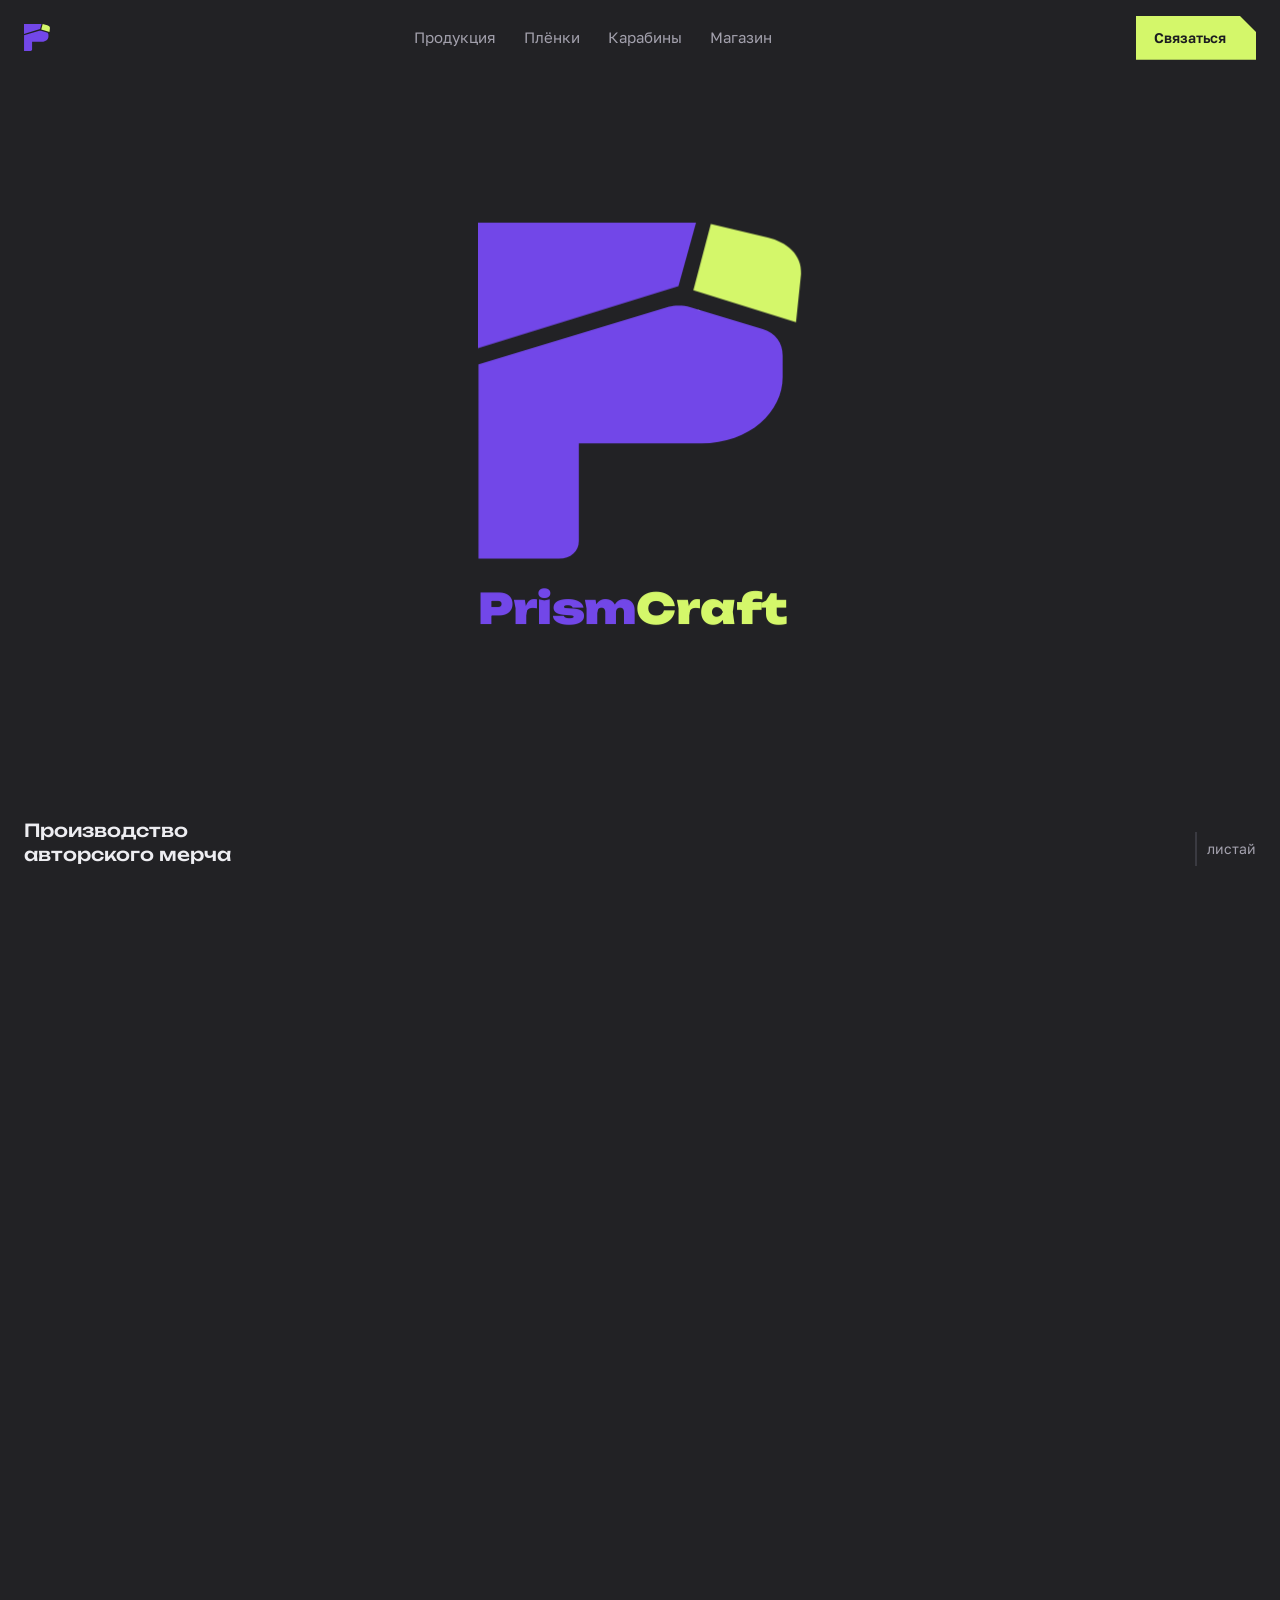
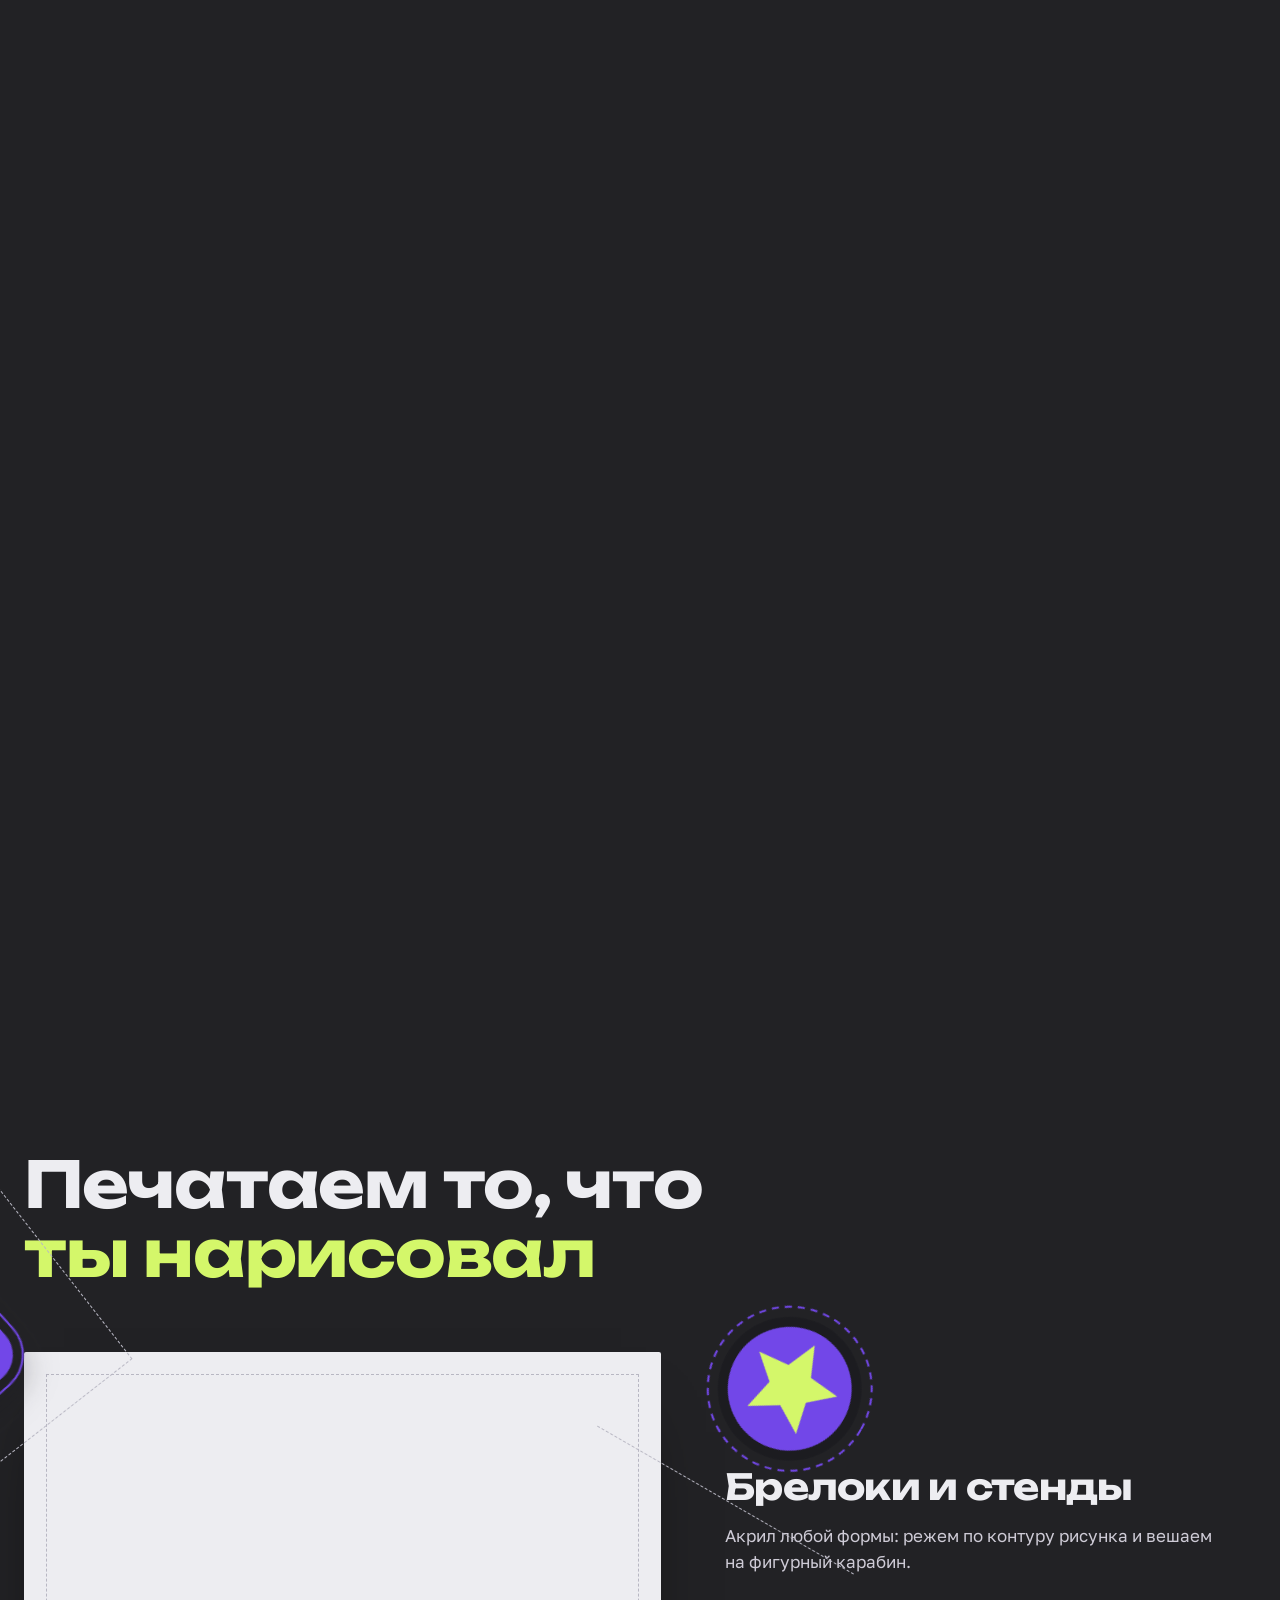
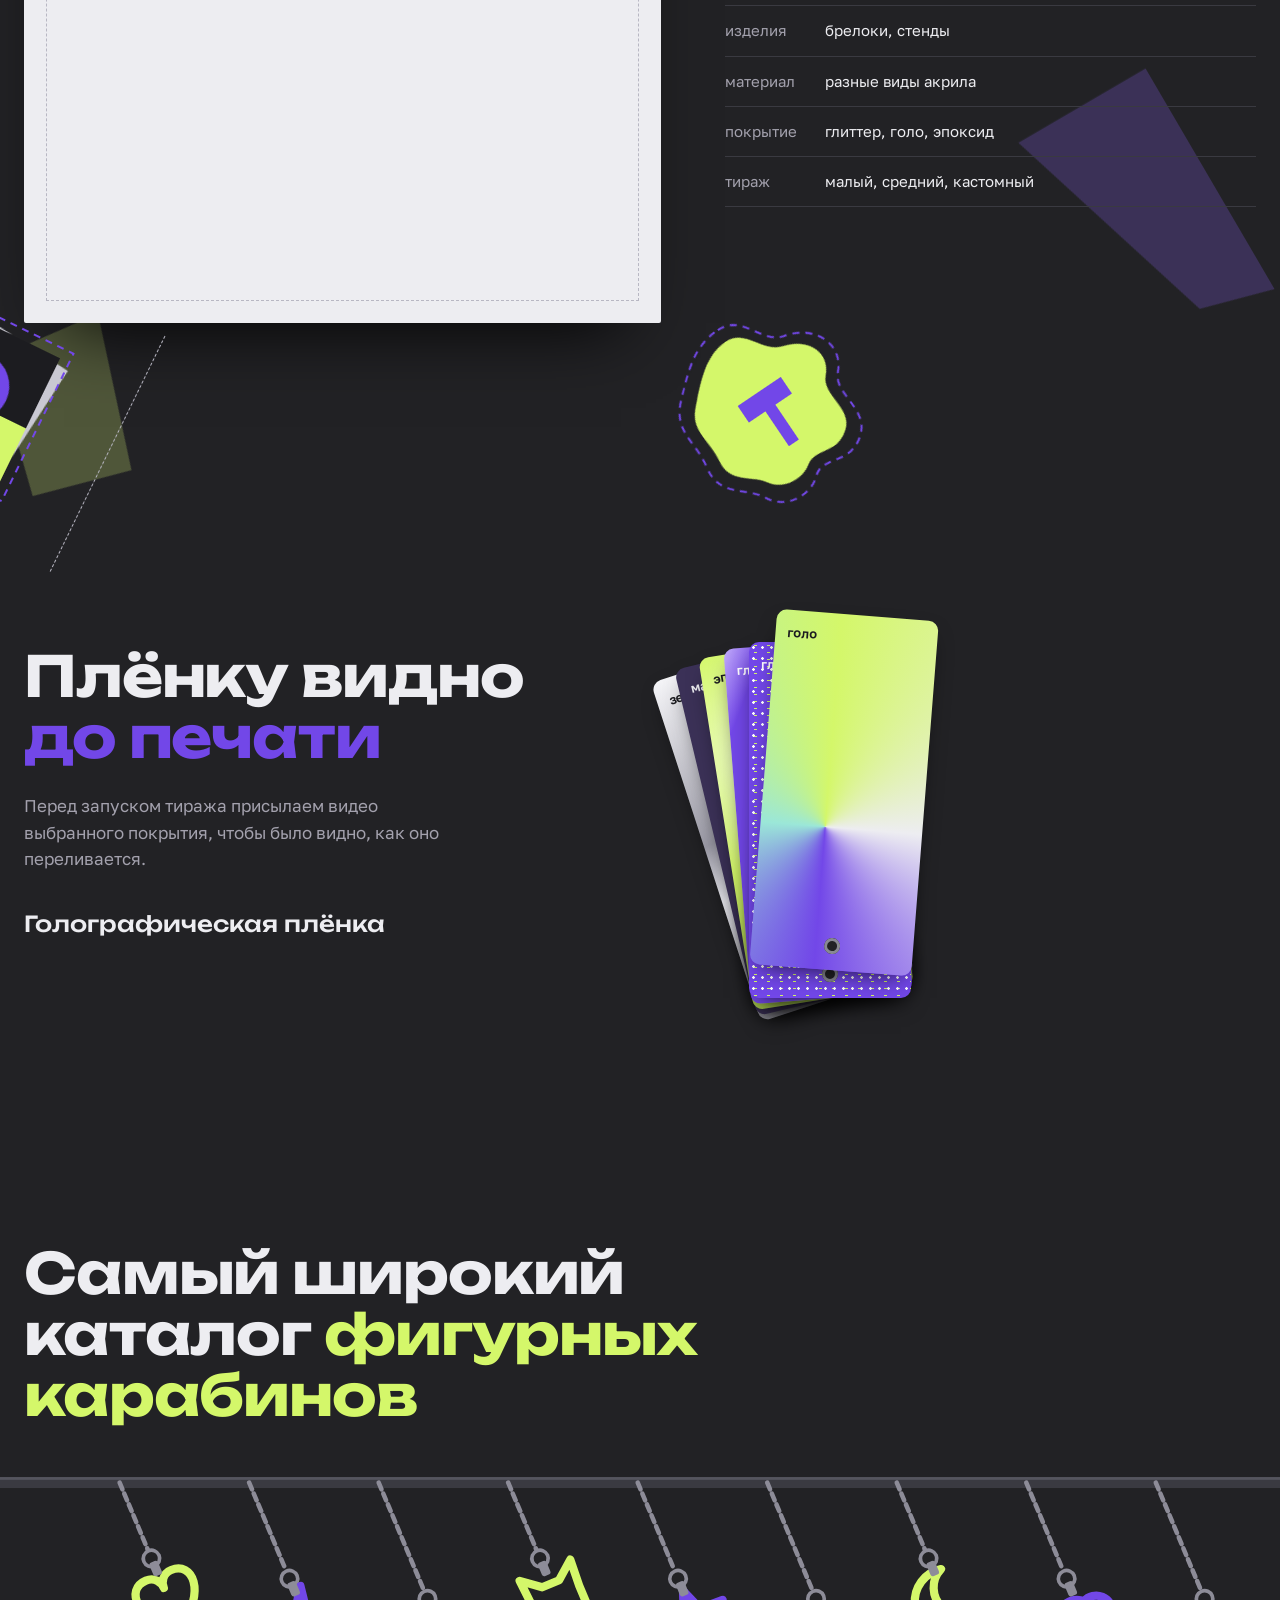
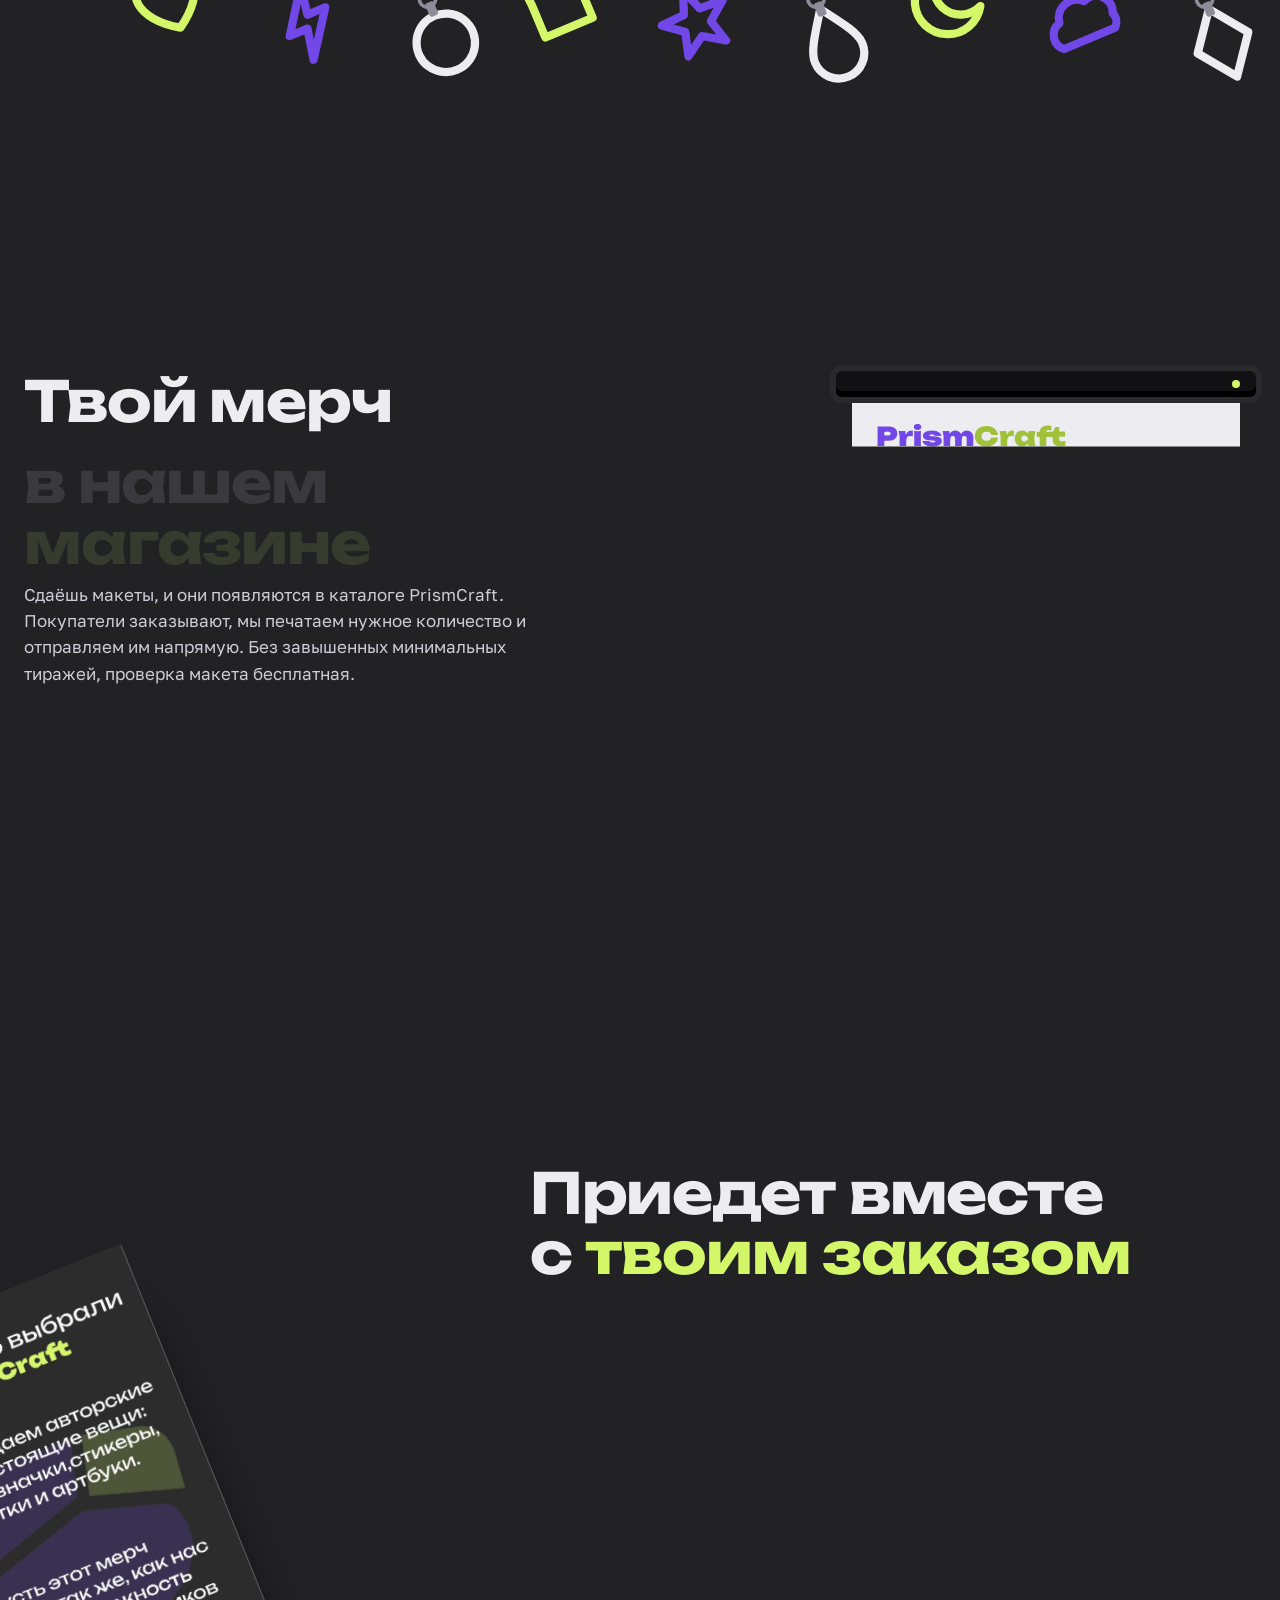
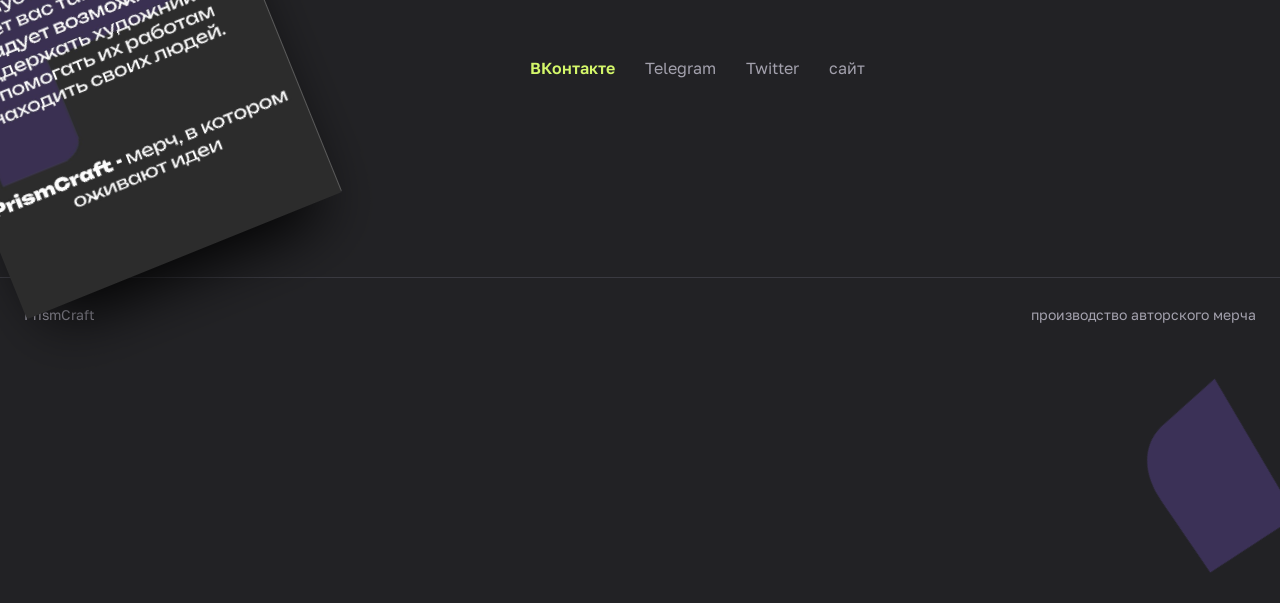
==== prismcraft/index.html @ f22db5da "Add PrismCraft landing page Co-Authored-By: Claude Opus 5.5 <noreply@anthropic.com> Claude-Session: " ====
<!doctype html>
<html lang="ru">
<head>
<meta charset="utf-8">
<meta name="viewport" content="width=device-width, initial-scale=1, viewport-fit=cover">
<meta name="description" content="PrismCraft — производство авторского мерча: брелоки, значки, стикеры, открытки и артбуки.">
<title>PrismCraft</title>
<meta name="claude:viewport-fit-sides" content="cover">
<link rel="preconnect" href="https://fonts.googleapis.com">
<link rel="stylesheet" href="https://fonts.googleapis.com/css2?family=Unbounded:wght@400;500;700;900&family=Golos+Text:wght@400;500;600&display=swap">
<style>
/* Layout: закреплённый герой, где знак P раскалывается на три осколка, как призма, и открывает манифест; дальше лист с продукцией, веер плёнок, рейка карабинов, накладная, вкладыш и визитка. Всё, что можно, привязано к скроллу. */
:root{
  --mat:#222225; --mat-2:#2a2a2e; --rule:#3a3a41;
  --violet:#7247e8; --violet-m:#3b3157; --lime:#d4f76a; --lime-m:#4f5639;
  --paper:#ededf1; --ink:#1c1c20; --soft:#a3a1ad;
  --f-display:"Unbounded","Arial Black",system-ui,sans-serif;
  --f-body:"Golos Text",system-ui,-apple-system,"Segoe UI",sans-serif;
  color-scheme:dark;
}
*{box-sizing:border-box}
html,body{overflow-x:clip}
body{background:var(--mat);color:var(--paper);font-family:var(--f-body);font-size:17px;line-height:1.55}
a{color:inherit}
h1,h2,h3{font-family:var(--f-display);font-weight:700;margin:0;line-height:1.08;letter-spacing:-.02em;text-wrap:balance}
p{margin:0}
:focus-visible{outline:2px solid var(--lime);outline-offset:3px}
.wrap{max-width:1280px;margin:0 auto;padding-left:max(24px,env(safe-area-inset-left,0px));padding-right:max(24px,env(safe-area-inset-right,0px))}
.v{fill:var(--violet)} .l{fill:var(--lime)}

/* buttons: rectangle with the logo's cut corner */
.tab{display:inline-flex;align-items:center;font-weight:600;font-size:15px;padding:15px 36px 15px 22px;background:var(--lime);color:var(--ink);text-decoration:none;
  clip-path:polygon(0 0,calc(100% - 16px) 0,100% 16px,100% 100%,0 100%);transition:background .2s}
.tab:hover{background:var(--paper)}

/* top bar */
.top{position:fixed;inset:0 0 auto;z-index:50;padding-top:env(safe-area-inset-top,0px);transition:background .3s}
.top.solid{background:color-mix(in srgb,var(--mat) 92%,transparent)}
.top .wrap{display:flex;align-items:center;justify-content:space-between;gap:20px;padding-block:16px}
.top .logo svg{width:26px;height:auto;display:block}
.top nav{display:flex;gap:28px}
.top nav a{text-decoration:none;font-size:15px;color:var(--soft)}
.top nav a:hover{color:var(--paper)}
.top .tab{padding:11px 30px 11px 18px;font-size:14px}

/* ---------- hero ---------- */
.hero{height:290vh;position:relative}
.stage{position:sticky;top:0;height:100vh;height:100svh;overflow:hidden}
.rays{position:absolute;inset:0;width:100%;height:100%}
.lockup{position:absolute;left:50%;top:50%;width:min(36vh,62vw);transform:translate(-50%,-56%);display:flex;flex-direction:column;gap:clamp(14px,3vh,30px)}
.mark{width:100%;height:auto;overflow:visible}
.word{font-family:var(--f-display);font-weight:900;white-space:nowrap;line-height:1;letter-spacing:-.01em;font-size:calc(var(--lw,300px) * .158)}
.word .lw,.word .lt{display:inline-block}
.cv{color:var(--violet)}.cl,.cl2{color:var(--lime)}
.wmk{font-family:var(--f-display);font-weight:900;font-size:26px;line-height:1;margin-bottom:24px}
.wmk .cl2{color:#9fc23a}
.mark g,.word g{transform-box:fill-box;transform-origin:center}
.piece,.lt{transform-box:fill-box;transform-origin:center;will-change:transform}
.ld{animation:assemble 1.4s cubic-bezier(.2,.75,.1,1) both}
.ld.t{--dx:-260px;--dy:-180px;--r:-40deg}
.ld.lm{--dx:300px;--dy:-220px;--r:60deg;animation-delay:.08s}
.ld.b{--dx:120px;--dy:300px;--r:20deg;animation-delay:.16s}
@keyframes assemble{from{transform:translate(var(--dx),var(--dy)) rotate(var(--r)) scale(.6)}}
.lw{animation:rise 1s cubic-bezier(.2,.75,.1,1) both;animation-delay:calc(.5s + var(--i)*45ms)}
@keyframes rise{from{transform:translateY(70px)}}
.hero-cap{position:absolute;left:0;right:0;bottom:0;padding-bottom:calc(env(safe-area-inset-bottom,0px) + 34px)}
.hero-cap .wrap{display:flex;justify-content:space-between;align-items:end;gap:20px;flex-wrap:wrap}
.hero-cap p{font-family:var(--f-display);font-weight:500;font-size:clamp(15px,1.4vw,19px);max-width:16em;line-height:1.3}
.hint{display:flex;align-items:center;gap:10px;color:var(--soft);font-size:14px}
.hint i{width:2px;height:34px;background:var(--rule);position:relative;overflow:hidden}
.hint i::after{content:"";position:absolute;left:0;top:-40%;width:100%;height:40%;background:var(--lime);animation:drip 1.6s ease-in-out infinite}
@keyframes drip{to{top:100%}}
.statement{position:absolute;inset:0;display:flex;align-items:center;pointer-events:none}
.statement p{font-family:var(--f-display);font-weight:700;font-size:clamp(28px,4.6vw,68px);line-height:1.08;letter-spacing:-.03em;max-width:15em}
.statement .w{opacity:0;display:inline-block;transform:translateY(.35em);transition:none}
.statement .hl{color:var(--lime)}

/* scroll-revealed headings */
.rw .w{display:inline-block;opacity:var(--o,1);transform:translateY(calc((1 - var(--o,1)) * .4em))}

/* shards */
.shard{position:absolute;pointer-events:none;z-index:0;will-change:transform}
section{position:relative}
section > .wrap{position:relative;z-index:1}

/* ---------- products sheet ---------- */
.impo{padding-block:140px 140px}
.impo h2{font-size:clamp(34px,5vw,72px);max-width:12em;margin-bottom:64px}
.impo h2 .hl{color:var(--lime)}
.impo-body{display:grid;grid-template-columns:minmax(0,1.2fr) minmax(0,1fr);gap:64px;align-items:center}
.sheet{background:var(--paper);color:var(--ink);padding:22px;border-radius:2px;box-shadow:0 40px 70px -40px #000}
.sheet-grid{display:grid;grid-template-columns:1fr 1fr;border:1px dashed #b8b7c3}
.item{position:relative;background:none;border:0;padding:26px 14px;cursor:pointer;display:flex;justify-content:center;font:inherit;will-change:transform}
.item:nth-child(odd){border-right:1px dashed #b8b7c3}
.item:nth-child(-n+2){border-bottom:1px dashed #b8b7c3}
.item svg{width:100%;max-width:200px;height:auto;transition:transform .45s cubic-bezier(.3,.7,.2,1),filter .45s}
.item .cutline{stroke:var(--violet);stroke-width:2;stroke-dasharray:7 6;fill:none}
.item:hover svg{transform:translateY(-5px)}
.item[aria-pressed="true"] svg{transform:translateY(-12px) rotate(-4deg);filter:drop-shadow(0 18px 12px #1c1c2040)}
.item[aria-pressed="true"] .cutline{stroke-dasharray:none}
.spec h3{font-size:clamp(26px,2.8vw,40px);margin-bottom:16px}
.spec p{color:#cecbd6;max-width:30em}
.spec dl{margin:30px 0 0;display:grid;grid-template-columns:auto 1fr;border-top:1px solid var(--rule)}
.spec dt,.spec dd{margin:0;padding:13px 0;border-bottom:1px solid var(--rule)}
.spec dt{color:var(--soft);padding-right:28px;font-size:15px}
.spec dd{font-size:15px}
.spec-body{transition:opacity .25s,transform .25s}
.spec-body.swap{opacity:0;transform:translateY(10px)}

/* ---------- swatch fan ---------- */
.films{padding-block:60px 140px}
.films-grid{display:grid;grid-template-columns:minmax(0,1fr) minmax(0,1.1fr);gap:40px;align-items:center}
.films h2{font-size:clamp(32px,4.4vw,62px);max-width:9em;margin-bottom:26px}
.films h2 .hl{color:var(--violet)}
.films p{color:var(--soft);max-width:26em}
.films .now{margin-top:34px;font-family:var(--f-display);font-weight:500;font-size:22px;color:var(--paper);transition:opacity .2s}
.fan{position:relative;width:min(100%,540px);aspect-ratio:1/1;margin-inline:auto}
.sw{position:absolute;left:14%;bottom:12%;width:30%;height:66%;border-radius:10px;transform-origin:50% calc(100% - 26px);
  transform:rotate(calc(var(--i) * var(--spread,.4) * 15deg - 18deg));transition:transform .5s cubic-bezier(.3,.7,.2,1);cursor:pointer;border:0;padding:14px 12px;text-align:left;
  display:flex;flex-direction:column;box-shadow:0 10px 24px -10px #000c;font:600 13px var(--f-body);color:var(--ink);overflow:hidden}
.sw:hover,.sw.on{transform:rotate(calc(var(--i) * var(--spread,.4) * 15deg - 18deg)) translateY(-28px)}
.sw::after{content:"";position:absolute;left:50%;bottom:16px;width:16px;height:16px;margin-left:-8px;border-radius:50%;background:var(--mat);box-shadow:inset 0 0 0 3px #888893}
.sw.holo{background:conic-gradient(from var(--h,0deg) at 40% 60%,#d4f76a,#ededf1,#7247e8,#9be7d8,#d4f76a)}
.sw.glit{background-color:#7247e8;background-image:radial-gradient(#fff 1px,transparent 1.4px),radial-gradient(#d4f76a 1px,transparent 1.5px);background-size:9px 11px,13px 7px;color:#fff;animation:tw 2.4s steps(6) infinite}
@keyframes tw{to{background-position:9px 22px,-13px 7px}}
.sw.mat{background:var(--violet-m);color:var(--paper)}
.sw.gloss{background:linear-gradient(115deg,#7247e8 0 40%,#d9c9ff 48%,#7247e8 56% 100%);background-size:300% 100%;background-position:100% 0;color:#fff;transition:transform .5s cubic-bezier(.3,.7,.2,1),background-position 1s}
.sw.gloss:hover,.sw.gloss.on{background-position:0 0}
.sw.mirror{background:linear-gradient(170deg,#f5f5f8,#9b9aa6 45%,#e6e6ec 60%,#7c7b86)}
.sw.epoxy{background:radial-gradient(circle at 35% 30%,#fff 0 6%,#eafcb8 14%,#d4f76a 45%,#a5c94a)}

/* ---------- rail ---------- */
.rail{padding-block:40px 80px;overflow:hidden}
.rail h2{font-size:clamp(32px,4.4vw,62px);max-width:13em}
.rail h2 .hl{color:var(--lime)}
.rail svg{display:block;width:100%;height:auto;touch-action:pan-y;margin-top:20px}

/* ---------- order ticket ---------- */
.order{padding-block:80px 140px}
.order-grid{display:grid;grid-template-columns:minmax(0,1fr) minmax(0,420px);gap:70px;align-items:start}
.order h2{font-size:clamp(32px,4.4vw,62px);max-width:10em;margin-bottom:28px}
.order h2 .hl{color:var(--lime)}
.order .lead{color:#cecbd6;max-width:30em}
.printer{position:relative;min-width:0}
.slot{height:26px;background:#111114;border-radius:6px;box-shadow:inset 0 -6px 0 #000,0 0 0 6px var(--mat-2);position:relative;z-index:2}
.slot::after{content:"";position:absolute;right:16px;top:9px;width:8px;height:8px;border-radius:50%;background:var(--lime)}
.feed{margin:-8px 16px 0}
.ticket{background:var(--paper);color:var(--ink);font-size:15px;padding:34px 24px 40px;clip-path:inset(0 0 calc((1 - var(--p,1)) * 100%) 0);
  -webkit-mask:linear-gradient(#000,#000) top/100% calc(100% - 10px) no-repeat,conic-gradient(from -45deg at bottom,#0000,#000 1deg 89deg,#0000 90deg) bottom/16px 10px repeat-x;
          mask:linear-gradient(#000,#000) top/100% calc(100% - 10px) no-repeat,conic-gradient(from -45deg at bottom,#0000,#000 1deg 89deg,#0000 90deg) bottom/16px 10px repeat-x}
.ticket svg{width:150px;height:auto;display:block;margin-bottom:24px}
.ticket .ln{display:flex;gap:8px;padding:8px 0;border-bottom:1px dashed #b8b7c3}
.ticket .ln i{flex:1;border-bottom:1px dotted #9897a3;transform:translateY(-6px);min-width:10px}
.ticket .tot{margin-top:20px;padding-top:14px;border-top:2px solid var(--ink);font-family:var(--f-display);font-weight:700;font-size:16px}
.barcode{margin-top:22px;height:44px;background:repeating-linear-gradient(90deg,var(--ink) 0 2px,transparent 2px 4px,var(--ink) 4px 5px,transparent 5px 9px,var(--ink) 9px 12px,transparent 12px 13px)}

/* ---------- final ---------- */
.fin{padding-block:120px 160px}
.fin-grid{display:grid;grid-template-columns:minmax(0,.75fr) minmax(0,1.25fr);gap:70px;align-items:center}
.insert{display:block;width:100%;max-width:340px;height:auto;aspect-ratio:915/1591;box-shadow:0 40px 60px -26px #000;border-radius:3px;will-change:transform}
.fin-right{display:flex;flex-direction:column;gap:36px;min-width:0}
.fin-right h2{font-size:clamp(32px,4.4vw,62px)}
.fin-right h2 .hl{color:var(--lime)}
.card3d{perspective:1400px;width:100%;max-width:540px;aspect-ratio:1028/571;border:0;padding:0;background:none;will-change:transform}
.card3d .in{position:relative;width:100%;height:100%;transform-style:preserve-3d;transition:transform .9s cubic-bezier(.3,.7,.2,1)}

.face{position:absolute;inset:0;width:100%;height:100%;object-fit:cover;backface-visibility:hidden;-webkit-backface-visibility:hidden;box-shadow:0 26px 40px -20px #000;border-radius:4px}
.face.back{transform:rotateY(180deg)}
.channels{display:flex;flex-wrap:wrap;gap:10px 30px;font-size:16px}
.channels span{color:var(--soft)}
.channels b{color:var(--lime);font-weight:600}

footer .wrap{display:flex;justify-content:space-between;gap:16px;flex-wrap:wrap;padding-block:26px 40px;color:var(--soft);font-size:14px;border-top:1px solid var(--rule)}

@media (max-width:980px){
  .impo-body,.films-grid,.order-grid,.fin-grid{grid-template-columns:minmax(0,1fr)}
  .insert{margin-inline:auto}
  .printer{max-width:440px}
}
@media (max-width:700px){
  .top nav{display:none}
  .lockup{width:min(30vh,58vw)}
  .sheet{padding:12px}
  .item{padding:16px 6px}
  .impo,.films,.order{padding-block:90px}
}
@media (prefers-reduced-motion:reduce){
  *,*::before,*::after{animation:none!important;transition:none!important}
  .hero{height:auto}.stage{position:relative;height:100vh}
  .statement{display:none}
}

body{margin:0}
img{max-width:100%}
</style>
</head>
<body>


<svg width="0" height="0" style="position:absolute" aria-hidden="true">
  <defs>
    <symbol id="markS" viewBox="0 0 405 421"><path class="v" d="M0 0 H272.5 L250.5 79.5 L0 157 Z"/><path class="l" d="M291 1.5 L362 18.4 C386 24 405 40 403.8 64 L397.5 124.5 L269.2 84.5 Z"/><path class="v" d="M0.6 177 L238.8 105 C244 103.4 256 102.6 265 105.5 L356 133 C372 138 380.8 150 380.8 166 L380.8 193 C380.8 236 340 275.8 279 275.8 L126 275.8 L126 398 C126 410.5 116 420 101 420 L0.6 420 Z"/></symbol>
    <symbol id="markM" viewBox="0 0 405 421"><path fill="#3c3152" d="M0 0 H272.5 L250.5 79.5 L0 157 Z"/><path fill="#4d5538" d="M291 1.5 L362 18.4 C386 24 405 40 403.8 64 L397.5 124.5 L269.2 84.5 Z"/><path fill="#3c3152" d="M0.6 177 L238.8 105 C244 103.4 256 102.6 265 105.5 L356 133 C372 138 380.8 150 380.8 166 L380.8 193 C380.8 236 340 275.8 279 275.8 L126 275.8 L126 398 C126 410.5 116 420 101 420 L0.6 420 Z"/></symbol>
        <symbol id="shardTop" viewBox="0 0 280 160"><path d="M0 0 H272.5 L250.5 79.5 L0 157 Z"/></symbol>
    <symbol id="shardLime" viewBox="268 0 140 126"><path d="M291 1.5 L362 18.4 C386 24 405 40 403.8 64 L397.5 124.5 L269.2 84.5 Z"/></symbol>
  </defs>
</svg>

<header class="top" id="top">
  <div class="wrap">
    <a class="logo" href="#hero" aria-label="PrismCraft"><svg viewBox="0 0 405 421"><use href="#markS"/></svg></a>
    <nav><a href="#sheet">Продукция</a><a href="#films">Плёнки</a><a href="#rail">Карабины</a><a href="#order">Магазин</a></nav>
    <a class="tab" href="#contact">Связаться</a>
  </div>
</header>

<section class="hero" id="hero">
  <div class="stage">
    <svg class="rays" id="rays" aria-hidden="true"></svg>
    <div class="lockup" id="lockup">
      <svg class="mark" viewBox="0 0 405 421" role="img" aria-label="Знак PrismCraft">
        <g class="ld t"><path class="piece v" id="pTop" d="M0 0 H272.5 L250.5 79.5 L0 157 Z"/></g>
        <g class="ld lm"><path class="piece l" id="pLime" d="M291 1.5 L362 18.4 C386 24 405 40 403.8 64 L397.5 124.5 L269.2 84.5 Z"/></g>
        <g class="ld b"><path class="piece v" id="pBig" d="M0.6 177 L238.8 105 C244 103.4 256 102.6 265 105.5 L356 133 C372 138 380.8 150 380.8 166 L380.8 193 C380.8 236 340 275.8 279 275.8 L126 275.8 L126 398 C126 410.5 116 420 101 420 L0.6 420 Z"/></g>
      </svg>
      <div class="word" id="word" aria-label="PrismCraft"><span class="lw" style="--i:0"><span class="lt cv">P</span></span><span class="lw" style="--i:1"><span class="lt cv">r</span></span><span class="lw" style="--i:2"><span class="lt cv">i</span></span><span class="lw" style="--i:3"><span class="lt cv">s</span></span><span class="lw" style="--i:4"><span class="lt cv">m</span></span><span class="lw" style="--i:5"><span class="lt cl">C</span></span><span class="lw" style="--i:6"><span class="lt cl">r</span></span><span class="lw" style="--i:7"><span class="lt cl">a</span></span><span class="lw" style="--i:8"><span class="lt cl">f</span></span><span class="lw" style="--i:9"><span class="lt cl">t</span></span></div>
    </div>
    <div class="statement" id="statement"><div class="wrap" style="width:100%"><p id="stmt">Превращаем авторские идеи в настоящие вещи: <span class="hl">брелоки, значки, стикеры, открытки и артбуки</span></p></div></div>
    <div class="hero-cap" id="heroCap">
      <div class="wrap">
        <p>Производство авторского мерча</p>
        <div class="hint"><i></i>листай</div>
      </div>
    </div>
  </div>
</section>

<section class="impo" id="sheet">
  <svg class="shard" data-s="0.25" data-r="20" style="right:-6%;top:6%;width:min(34vw,420px);fill:var(--violet-m)"><use href="#shardTop"/></svg>
  <div class="wrap">
    <h2 class="rw">Печатаем то, что <span class="hl">ты нарисовал</span></h2>
    <div class="impo-body">
      <div class="sheet">
        <div class="sheet-grid" id="items">
          <button class="item" data-k="acryl" aria-pressed="true" aria-label="Акрил">
            <svg viewBox="0 0 200 210" aria-hidden="true">
              <rect class="cutline" x="30" y="46" width="140" height="150" rx="40"/>
              <circle cx="100" cy="30" r="15" fill="none" stroke="#8d8c98" stroke-width="7"/>
              <rect x="40" y="56" width="120" height="130" rx="30" fill="#7247e8"/>
              <rect x="88" y="44" width="24" height="22" rx="6" fill="#7247e8"/>
              <circle cx="100" cy="64" r="6" fill="#ededf1"/>
              <circle cx="100" cy="128" r="38" fill="#d4f76a"/>
              <circle cx="86" cy="122" r="5.5" fill="#1c1c20"/><circle cx="114" cy="122" r="5.5" fill="#1c1c20"/>
              <path d="M88 140 q12 10 24 0" fill="none" stroke="#1c1c20" stroke-width="4" stroke-linecap="round"/>
            </svg>
          </button>
          <button class="item" data-k="badge" aria-pressed="false" aria-label="Значки">
            <svg viewBox="0 0 200 210" aria-hidden="true">
              <circle class="cutline" cx="100" cy="108" r="82"/>
              <circle cx="100" cy="108" r="72" fill="#1c1c20"/>
              <circle cx="100" cy="108" r="62" fill="#7247e8"/>
              <path d="M100 58 l13 30 32 3 -24 21 7 32 -28 -17 -28 17 7 -32 -24 -21 32 -3z" fill="#d4f76a"/>
            </svg>
          </button>
          <button class="item" data-k="paper" aria-pressed="false" aria-label="Бумага">
            <svg viewBox="0 0 200 210" aria-hidden="true">
              <rect x="44" y="40" width="124" height="148" fill="#c9c8d2" transform="rotate(7 106 114)"/>
              <rect class="cutline" x="26" y="30" width="148" height="164"/>
              <rect x="36" y="40" width="128" height="144" fill="#1c1c20"/>
              <circle cx="100" cy="102" r="34" fill="#7247e8"/>
              <rect x="36" y="118" width="128" height="66" fill="#d4f76a"/>
              <rect x="50" y="134" width="70" height="7" fill="#1c1c20"/><rect x="50" y="148" width="46" height="7" fill="#1c1c20"/>
            </svg>
          </button>
          <button class="item" data-k="sticker" aria-pressed="false" aria-label="Стикеры">
            <svg viewBox="0 0 200 210" aria-hidden="true">
              <path class="cutline" d="M100 10 C130 10 128 46 152 52 C184 60 196 92 176 112 C160 128 182 160 158 178 C134 196 116 172 100 186 C84 200 56 196 46 176 C36 156 8 150 14 118 C20 90 6 70 30 48 C52 28 70 10 100 10Z"/>
              <path d="M100 24 C124 24 124 54 146 60 C172 68 180 92 164 108 C150 122 168 150 150 164 C130 180 114 162 100 172 C86 182 64 178 56 164 C48 150 24 144 28 120 C32 96 20 78 40 60 C58 42 76 24 100 24Z" fill="#d4f76a"/>
              <path d="M74 84 h52 v20 h-20 v42 h-12 v-42 h-20z" fill="#7247e8"/>
            </svg>
          </button>
        </div>
      </div>
      <div class="spec" aria-live="polite"><div class="spec-body" id="spec"></div></div>
    </div>
  </div>
</section>

<section class="films" id="films">
  <svg class="shard" data-s="-0.2" data-r="-30" style="left:-4%;bottom:0;width:min(20vw,240px);fill:var(--lime-m)"><use href="#shardLime"/></svg>
  <div class="wrap films-grid">
    <div>
      <h2 class="rw">Плёнку видно <span class="hl">до печати</span></h2>
      <p>Перед запуском тиража присылаем видео выбранного покрытия, чтобы было видно, как оно переливается.</p>
      <div class="now" id="filmName">Голографическая плёнка</div>
    </div>
    <div class="fan" id="fan">
      <button class="sw mirror" style="--i:0" data-n="Зеркальный акрил">зеркало</button>
      <button class="sw mat" style="--i:1" data-n="Матовая ламинация">мат</button>
      <button class="sw epoxy" style="--i:2" data-n="Эпоксидная линза">эпоксид</button>
      <button class="sw gloss" style="--i:3" data-n="Глянцевая ламинация">глянец</button>
      <button class="sw glit" style="--i:4" data-n="Глиттер">глиттер</button>
      <button class="sw holo on" style="--i:5" data-n="Голографическая плёнка">голо</button>
    </div>
  </div>
</section>

<section class="rail" id="rail">
  <div class="wrap"><h2 class="rw">Самый широкий каталог <span class="hl">фигурных карабинов</span></h2></div>
  <svg id="railSvg" viewBox="0 0 1400 400" aria-label="Фигурные карабины">
    <rect x="-400" y="34" width="2200" height="12" fill="#3a3a41"/>
    <rect x="-400" y="34" width="2200" height="3" fill="#55555e"/>
    <g id="charms"></g>
  </svg>
</section>

<section class="order" id="order">
  <svg class="shard" data-s="0.3" data-r="40" style="right:-3%;top:30%;width:min(16vw,200px);fill:var(--violet-m)"><use href="#shardLime"/></svg>
  <div class="wrap order-grid">
    <div>
      <h2 class="rw">Твой мерч в нашем <span class="hl">магазине</span></h2>
      <p class="lead">Сдаёшь макеты, и они появляются в каталоге PrismCraft. Покупатели заказывают, мы печатаем нужное количество и отправляем им напрямую. Без завышенных минимальных тиражей, проверка макета бесплатная.</p>
    </div>
    <div class="printer" id="printer">
      <div class="slot"></div>
      <div class="feed">
        <div class="ticket" id="ticket">
          <div class="wmk"><span class="cv">Prism</span><span class="cl2">Craft</span></div>
          <div class="ln"><span>ты сдаёшь макеты</span><i></i><span>✓</span></div>
          <div class="ln"><span>проверка к печати</span><i></i><span>0 ₽</span></div>
          <div class="ln"><span>работа в каталоге</span><i></i><span>✓</span></div>
          <div class="ln"><span>печать под заказ</span><i></i><span>✓</span></div>
          <div class="ln"><span>отправка покупателю</span><i></i><span>✓</span></div>
          <div class="tot">Ты рисуешь, остальное делаем мы</div>
          <div class="barcode" aria-hidden="true"></div>
        </div>
      </div>
    </div>
  </div>
</section>

<section class="fin" id="contact">
  <div class="wrap fin-grid">
    <img class="insert" id="insert" alt="Вкладыш PrismCraft: Спасибо что выбрали PrismCraft" src="[data-uri]">
    <div class="fin-right">
      <h2 class="rw">Приедет вместе с <span class="hl">твоим заказом</span></h2>
      <div class="card3d" id="card">
        <div class="in">
          <img class="face front" alt="Визитка PrismCraft, лицевая сторона" src="[data-uri]">
        </div>
      </div>
      <div class="channels"><b>ВКонтакте</b><span>Telegram</span><span>Twitter</span><span>сайт</span></div>
    </div>
  </div>
</section>

<footer><div class="wrap"><span>PrismCraft</span><span>производство авторского мерча</span></div></footer>

<script>
(()=>{
  const reduce=matchMedia('(prefers-reduced-motion: reduce)').matches;
  const $=s=>document.querySelector(s), $$=s=>[...document.querySelectorAll(s)];
  const clamp=(v,a=0,b=1)=>Math.max(a,Math.min(b,v));
  const ease=t=>t<.5?4*t*t*t:1-Math.pow(-2*t+2,3)/2;
  const lerp=(a,b,t)=>a+(b-a)*t;

  /* split words, keeping wrappers */
  function splitWords(root){
    const out=[];
    (function walk(n){
      [...n.childNodes].forEach(c=>{
        if(c.nodeType===3){
          const frag=document.createDocumentFragment();
          c.textContent.split(/(\s+)/).forEach(t=>{
            if(!t) return;
            if(/^\s+$/.test(t)){frag.appendChild(document.createTextNode(t));return}
            const s=document.createElement('span'); s.className='w'; s.textContent=t; frag.appendChild(s); out.push(s);
          });
          c.replaceWith(frag);
        } else if(c.nodeType===1) walk(c);
      });
    })(root);
    return out;
  }
  const stmtW=splitWords($('#stmt'));
  const heads=$$('.rw').map(h=>({el:h,w:splitWords(h)}));

  /* ---------- hero ---------- */
  const hero=$('#hero'), lockup=$('#lockup'), cap=$('#heroCap');
  const pTop=$('#pTop'), pLime=$('#pLime'), pBig=$('#pBig'), markSvg=$('.mark');
  const letters=$$('#word .lt');
  const wordEl=$('#word');
  function fitWord(){wordEl.style.setProperty('--lw',lockup.offsetWidth+'px');const w=wordEl.scrollWidth;if(w)wordEl.style.fontSize=(parseFloat(getComputedStyle(wordEl).fontSize)*lockup.offsetWidth/w*0.96)+'px'}
  fitWord(); (document.fonts?document.fonts.ready:Promise.resolve()).then(fitWord); addEventListener('resize',()=>{wordEl.style.fontSize='';fitWord()});
  const rays=$('#rays');
  const rayCols=['#7247e8','#9a7cff','#ededf1','#e6fba8','#d4f76a'];
  rays.innerHTML=rayCols.map(c=>`<line stroke="${c}" stroke-linecap="round"/>`).join('');
  const rayL=[...rays.children];

  /* ---------- products ---------- */
  const DATA={
    acryl:{t:'Брелоки и стенды',d:'Акрил любой формы: режем по контуру рисунка и вешаем на фигурный карабин.',rows:[['изделия','брелоки, стенды'],['материал','разные виды акрила'],['покрытие','глиттер, голо, эпоксид']]},
    badge:{t:'Закатные и голо-значки',d:'Классические значки и значки с голографическими элементами.',rows:[['формы','круглые и фигурные'],['размеры','на выбор'],['подложка','голо, глиттер, обычная']]},
    paper:{t:'Открытки, зины, артбуки',d:'Бумажная продукция для маркетов и подарков подписчикам.',rows:[['изделия','открытки, закладки, карты'],['издания','зины и артбуки']]},
    sticker:{t:'Стикеры и стикерпаки',d:'Одиночные стикеры и целые паки с резкой по контуру рисунка.',rows:[['материал','винил'],['печать','УФ, голография'],['резка','фигурная']]}
  };
  const spec=$('#spec');
  function showSpec(k,anim){
    const d=DATA[k];
    const html=`<h3>${d.t}</h3><p>${d.d}</p><dl>${d.rows.map(r=>`<dt>${r[0]}</dt><dd>${r[1]}</dd>`).join('')}<dt>тираж</dt><dd>малый, средний, кастомный</dd></dl>`;
    if(!anim||reduce){spec.innerHTML=html;return}
    spec.classList.add('swap'); setTimeout(()=>{spec.innerHTML=html;spec.classList.remove('swap')},220);
  }
  showSpec('acryl',false);
  const items=$$('.item');
  items.forEach(b=>b.addEventListener('click',()=>{items.forEach(o=>o.setAttribute('aria-pressed',o===b));showSpec(b.dataset.k,true)}));
  const scatter=[[-260,-160,-38],[300,-120,30],[-220,220,26],[280,240,-34]];

  /* ---------- fan ---------- */
  const fan=$('#fan'), filmName=$('#filmName');
  $$('.sw').forEach(s=>s.addEventListener('click',()=>{$$('.sw').forEach(o=>o.classList.toggle('on',o===s));filmName.textContent=s.dataset.n}));
  const holo=$('.sw.holo');
  fan.addEventListener('pointermove',e=>{const r=holo.getBoundingClientRect();holo.style.setProperty('--h',((e.clientX-r.left)/r.width*360+(e.clientY-r.top))+'deg')});

  /* ---------- carabiners ---------- */
  const shapes=[
    'M0 30 C-42 4 -40 -32 -15 -32 C-5 -32 0 -24 0 -17 C0 -24 5 -32 15 -32 C40 -32 42 4 0 30Z',
    'M8 -40 L-24 6 L-3 6 L-10 40 L24 -8 L3 -8 Z',
    'M0 -32 A32 32 0 1 1 -0.1 -32Z',
    'M-28 30 L-28 -8 L-30 -38 L-10 -22 L10 -22 L30 -38 L28 -8 L28 30 Z',
    '',
    'M0 -40 C18 -14 28 0 28 12 A28 28 0 0 1 -28 12 C-28 0 -18 -14 0 -40Z',
    'M8 -36 A36 36 0 1 0 32 18 A28 28 0 1 1 8 -36Z',
    'M-32 18 A16 16 0 0 1 -26 -10 A20 20 0 0 1 8 -22 A18 18 0 0 1 32 2 A14 14 0 0 1 28 18 Z',
    'M0 -40 L30 0 L0 40 L-30 0Z',
    'M0 0 L-34 -22 L-34 22 Z M0 0 L34 -22 L34 22 Z',
    'M-30 -30 H30 V30 H-30Z',
    'M0 -36 L34 24 L-34 24Z'
  ];
  let st='';for(let i=0;i<10;i++){const r=i%2?16:38,a=-Math.PI/2+i*Math.PI/5;st+=(i?'L':'M')+(Math.cos(a)*r).toFixed(1)+' '+(Math.sin(a)*r).toFixed(1)}
  shapes[4]=st+'Z';
  const cols=['#d4f76a','#7247e8','#ededf1'];
  const G=$('#charms'), gap=1700/(shapes.length);
  const P=shapes.map((d,i)=>{
    const len=80+(i%3)*24, c=cols[i%3], x=-150+gap*i+gap/2;
    const g=document.createElementNS('http://www.w3.org/2000/svg','g');
    g.setAttribute('transform',`translate(${x} 40)`);
    g.innerHTML=`<g><line x1="0" y1="0" x2="0" y2="${len}" stroke="#8d8c98" stroke-width="5" stroke-dasharray="8 5" stroke-linecap="round"/>
      <circle cx="0" cy="${len+10}" r="9" fill="none" stroke="#8d8c98" stroke-width="4"/>
      <g transform="translate(0 ${len+62})"><path d="${d}" fill="none" stroke="${c}" stroke-width="9" stroke-linejoin="round"/><rect x="-5" y="-48" width="10" height="16" rx="3" fill="#8d8c98"/></g></g>`;
    G.appendChild(g);
    return {x,el:g.firstElementChild,a:0,v:0};
  });
  const railSvg=$('#railSvg'); let pX=null,pY=null,pVx=0;
  railSvg.addEventListener('pointermove',e=>{const r=railSvg.getBoundingClientRect(),x=(e.clientX-r.left)/r.width*1400,y=(e.clientY-r.top)/r.height*400;if(pX!==null)pVx=x-pX;pX=x;pY=y});
  railSvg.addEventListener('pointerleave',()=>{pX=null;pVx=0});

  /* ---------- cards ---------- */
  const card=$('#card');

  /* ---------- frame loop ---------- */
  const top=$('#top'), sheetSec=$('#sheet'), filmsSec=$('#films'), railSec=$('#rail'), printer=$('#printer'), ticket=$('#ticket'), insert=$('#insert'), finSec=$('#contact');
  const shards=$$('.shard');
  let railX=0, railV=0;
  const prog=(el,startFrac,len)=>{const r=el.getBoundingClientRect(),H=innerHeight;return clamp((H*startFrac-r.top)/(H*len))};

  function frame(){
    const H=innerHeight, W=innerWidth;
    top.classList.toggle('solid',scrollY>hero.offsetHeight-H-10);

    if(!reduce){
      /* hero */
      const hr=hero.getBoundingClientRect();
      const p=clamp(-hr.top/(hero.offsetHeight-H));
      const e1=ease(clamp(p/.55));
      const k=405/markSvg.getBoundingClientRect().width*Math.max(1,1); // css px -> user units
      const kk=405/lockup.offsetWidth;
      const big=1+e1*.6;
      pTop.style.transform=`translate(${-W*.34*e1*kk}px,${-H*.26*e1*kk}px) rotate(${-22*e1}deg) scale(${big})`;
      pLime.style.transform=`translate(${W*.36*e1*kk}px,${-H*.3*e1*kk}px) rotate(${38*e1}deg) scale(${1+e1*1.1})`;
      pBig.style.transform=`translate(${W*.22*e1*kk}px,${H*.32*e1*kk}px) rotate(${10*e1}deg) scale(${big})`;
      const e2=ease(clamp((p-.02)/.4));
      letters.forEach((l,i)=>{
        const dir=i%2?1:-1;
        l.style.transform=`translate(${(i-4)*e2*30}px,${dir*e2*(60+i*14)}px) rotate(${dir*e2*(18+i*4)}deg)`;
        l.style.opacity=1-e2;
      });
      cap.style.opacity=1-clamp(p/.15);
      // rays from the split point
      const lr=lockup.getBoundingClientRect(), cx=lr.left+lr.width*.68, cy=lr.top+lr.height*.22;
      const rl=Math.max(W,H)*1.2*ease(clamp((p-.05)/.45));
      rays.setAttribute('viewBox',`0 0 ${W} ${H}`);
      rayL.forEach((ln,i)=>{
        const a=(-160+i*9+p*40)*Math.PI/180;
        ln.setAttribute('x1',cx);ln.setAttribute('y1',cy);
        ln.setAttribute('x2',cx+Math.cos(a)*rl);ln.setAttribute('y2',cy+Math.sin(a)*rl);
        ln.setAttribute('stroke-width',(2+i*.6+e1*6).toFixed(1));
        ln.setAttribute('opacity',(.9*(1-clamp((p-.75)/.25))).toFixed(2));
      });
      // statement words light up
      const sp=clamp((p-.3)/.55)*(stmtW.length+2);
      stmtW.forEach((w,i)=>{const o=clamp(sp-i);w.style.opacity=o;w.style.transform=`translateY(${(1-o)*.35}em)`});

      /* section headings */
      heads.forEach(h=>{
        const r=h.el.getBoundingClientRect();
        const hp=clamp((H*.92-r.top)/(H*.42))*(h.w.length+1.5);
        h.w.forEach((w,i)=>w.style.setProperty('--o',(0.12+0.88*clamp(hp-i)).toFixed(3)));
      });

      /* shards parallax */
      shards.forEach(s=>{
        const r=s.parentElement.getBoundingClientRect();
        const c=(r.top+r.height/2-H/2);
        s.style.transform=`translateY(${c*+s.dataset.s}px) rotate(${c/H*+s.dataset.r}deg)`;
      });

      /* products fly onto the sheet */
      const ip=ease(prog(sheetSec,1,.9));
      items.forEach((it,i)=>{const [x,y,r]=scatter[i];it.style.transform=`translate(${x*(1-ip)}px,${y*(1-ip)}px) rotate(${r*(1-ip)}deg)`});

      /* fan */
      fan.style.setProperty('--spread',(0.3+0.7*ease(prog(filmsSec,1,.9))).toFixed(3));

      /* rail slides with scroll, charms swing from its motion */
      const rp=prog(railSec,1,1.6);
      const nx=(0.5-rp)*420;
      const acc=(nx-railX)-railV; railV=nx-railX; railX=nx;
      G.setAttribute('transform',`translate(${nx.toFixed(1)} 0)`);
      P.forEach(c=>{
        let F=clamp(acc*0.004,-0.03,0.03)+clamp(-railV*0.0012,-0.02,0.02);
        if(pX!==null && Math.abs(pX-(c.x+nx))<70 && pY>40 && pY<380) F+=clamp(pVx,-40,40)*0.0014;
        c.v+=-0.014*c.a-0.03*c.v+F; c.a=clamp(c.a+c.v,-0.9,0.9);
        c.el.setAttribute('transform',`rotate(${(c.a*57.3).toFixed(2)})`);
      });
      pVx*=.6;

      /* ticket prints */
      ticket.style.setProperty('--p',clamp(prog(printer,1,.8),.12,1).toFixed(3));

      /* cards land */
      const fp=ease(prog(finSec,1.05,.85));
      insert.style.transform=`translate(${-120*(1-fp)}px,${160*(1-fp)}px) rotate(${lerp(-22,-4,fp)}deg)`;
      card.style.transform=`translate(${140*(1-fp)}px,${200*(1-fp)}px) rotate(${lerp(18,2.5,fp)}deg)`;
    }
    requestAnimationFrame(frame);
  }
  if(reduce){stmtW.forEach(w=>w.style.opacity=1)}
  frame();
})();
</script>

</body>
</html>
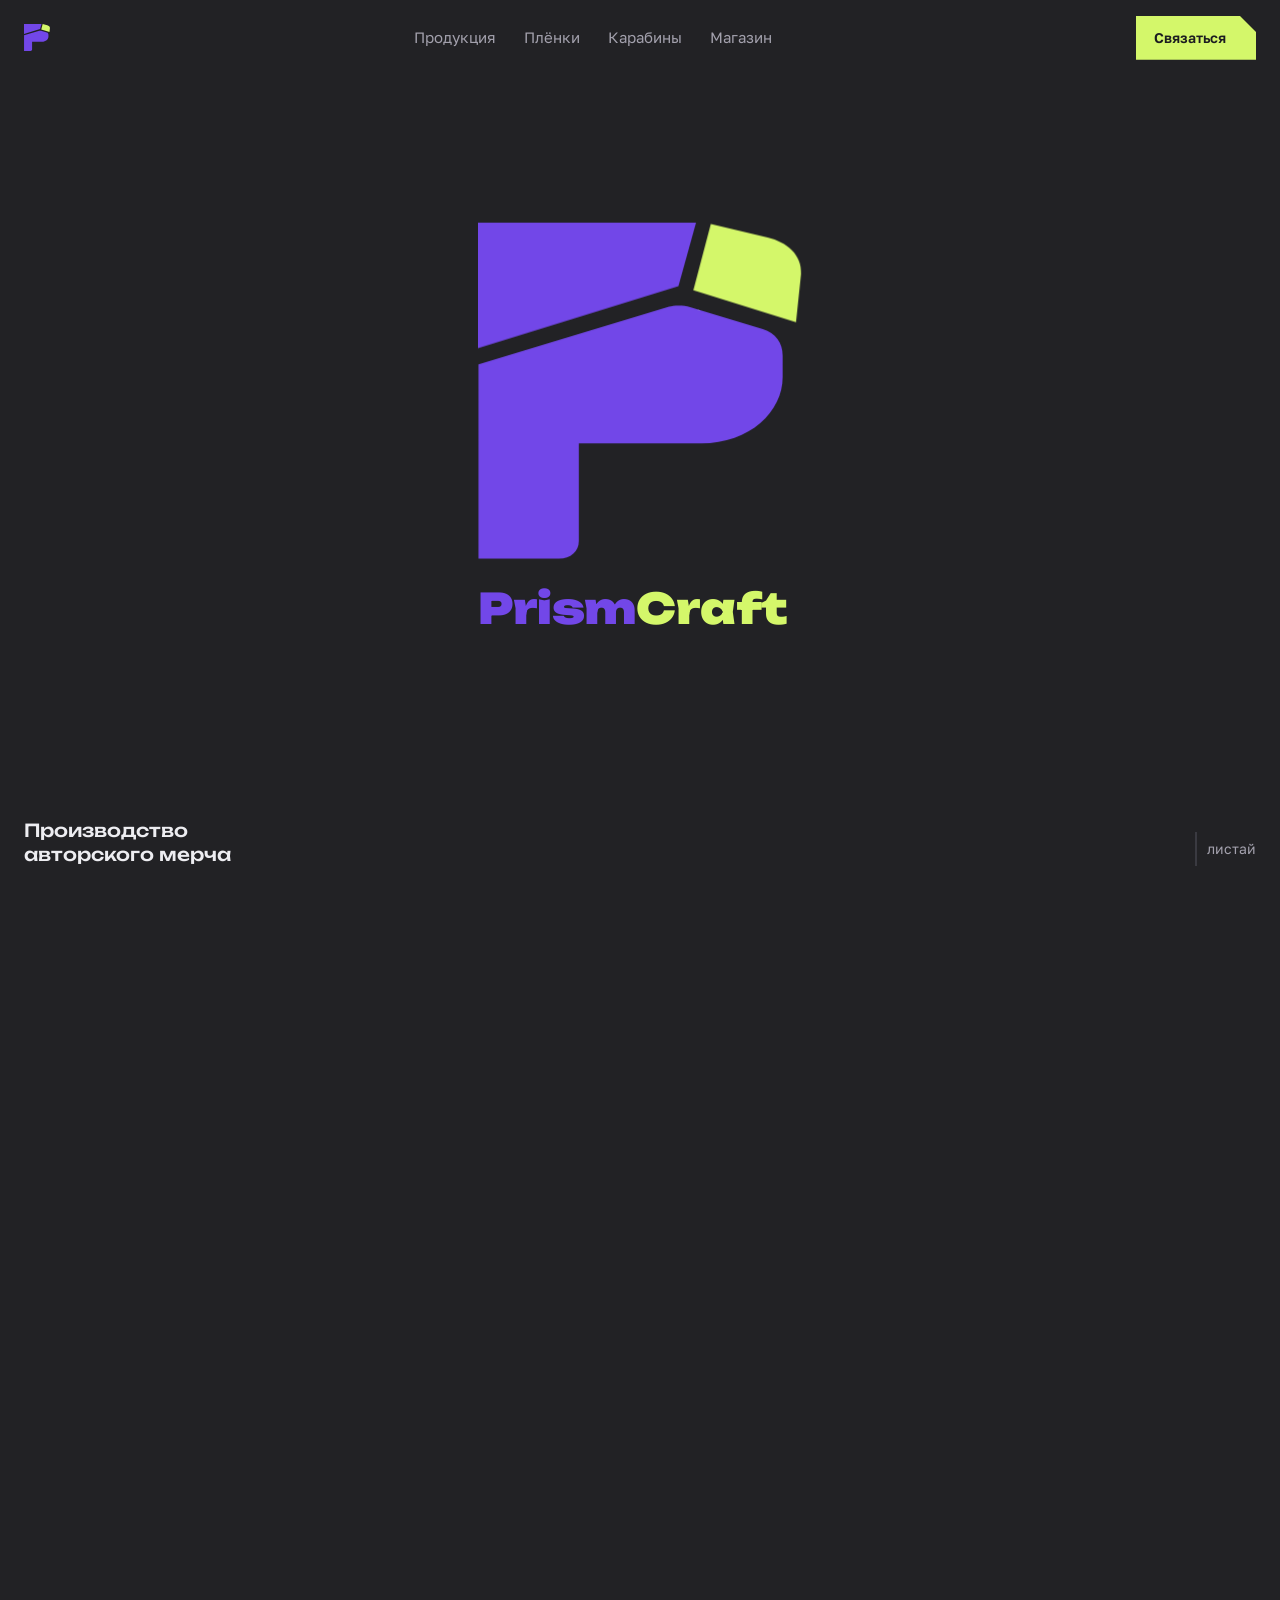
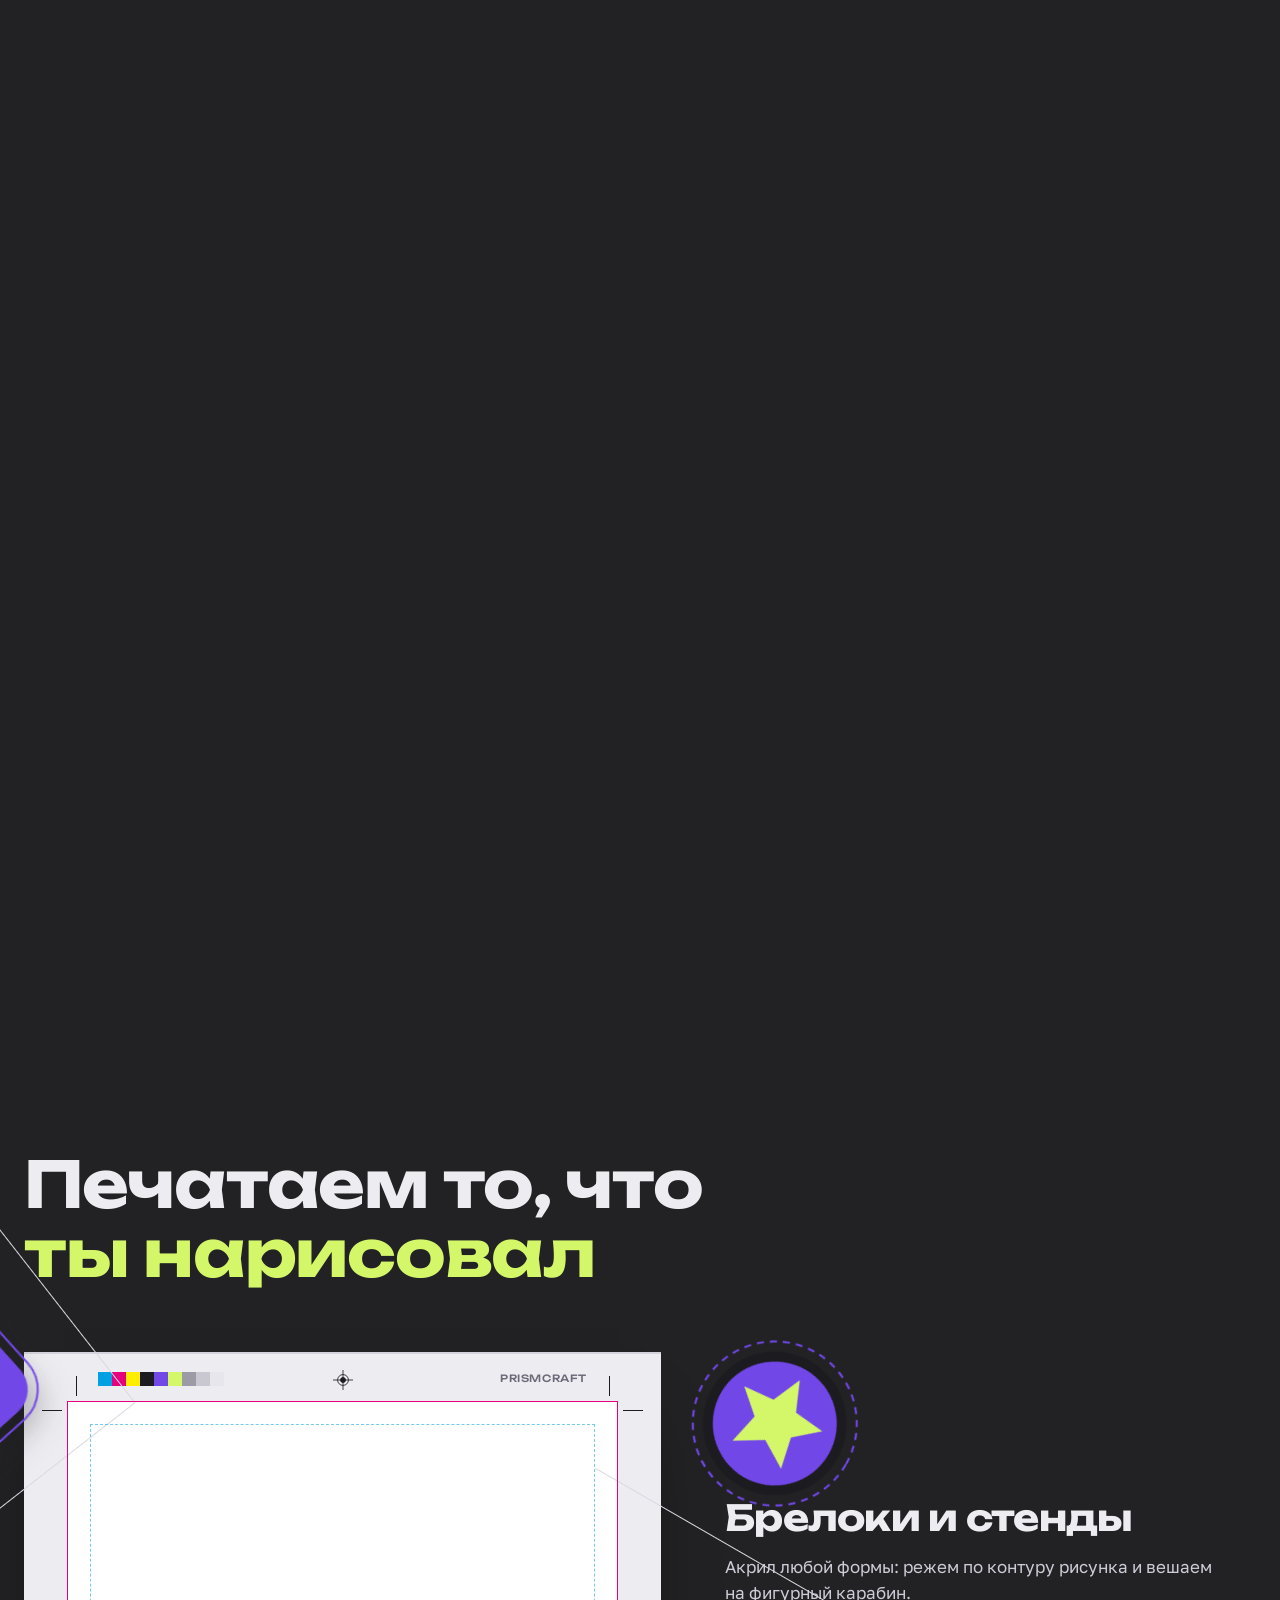
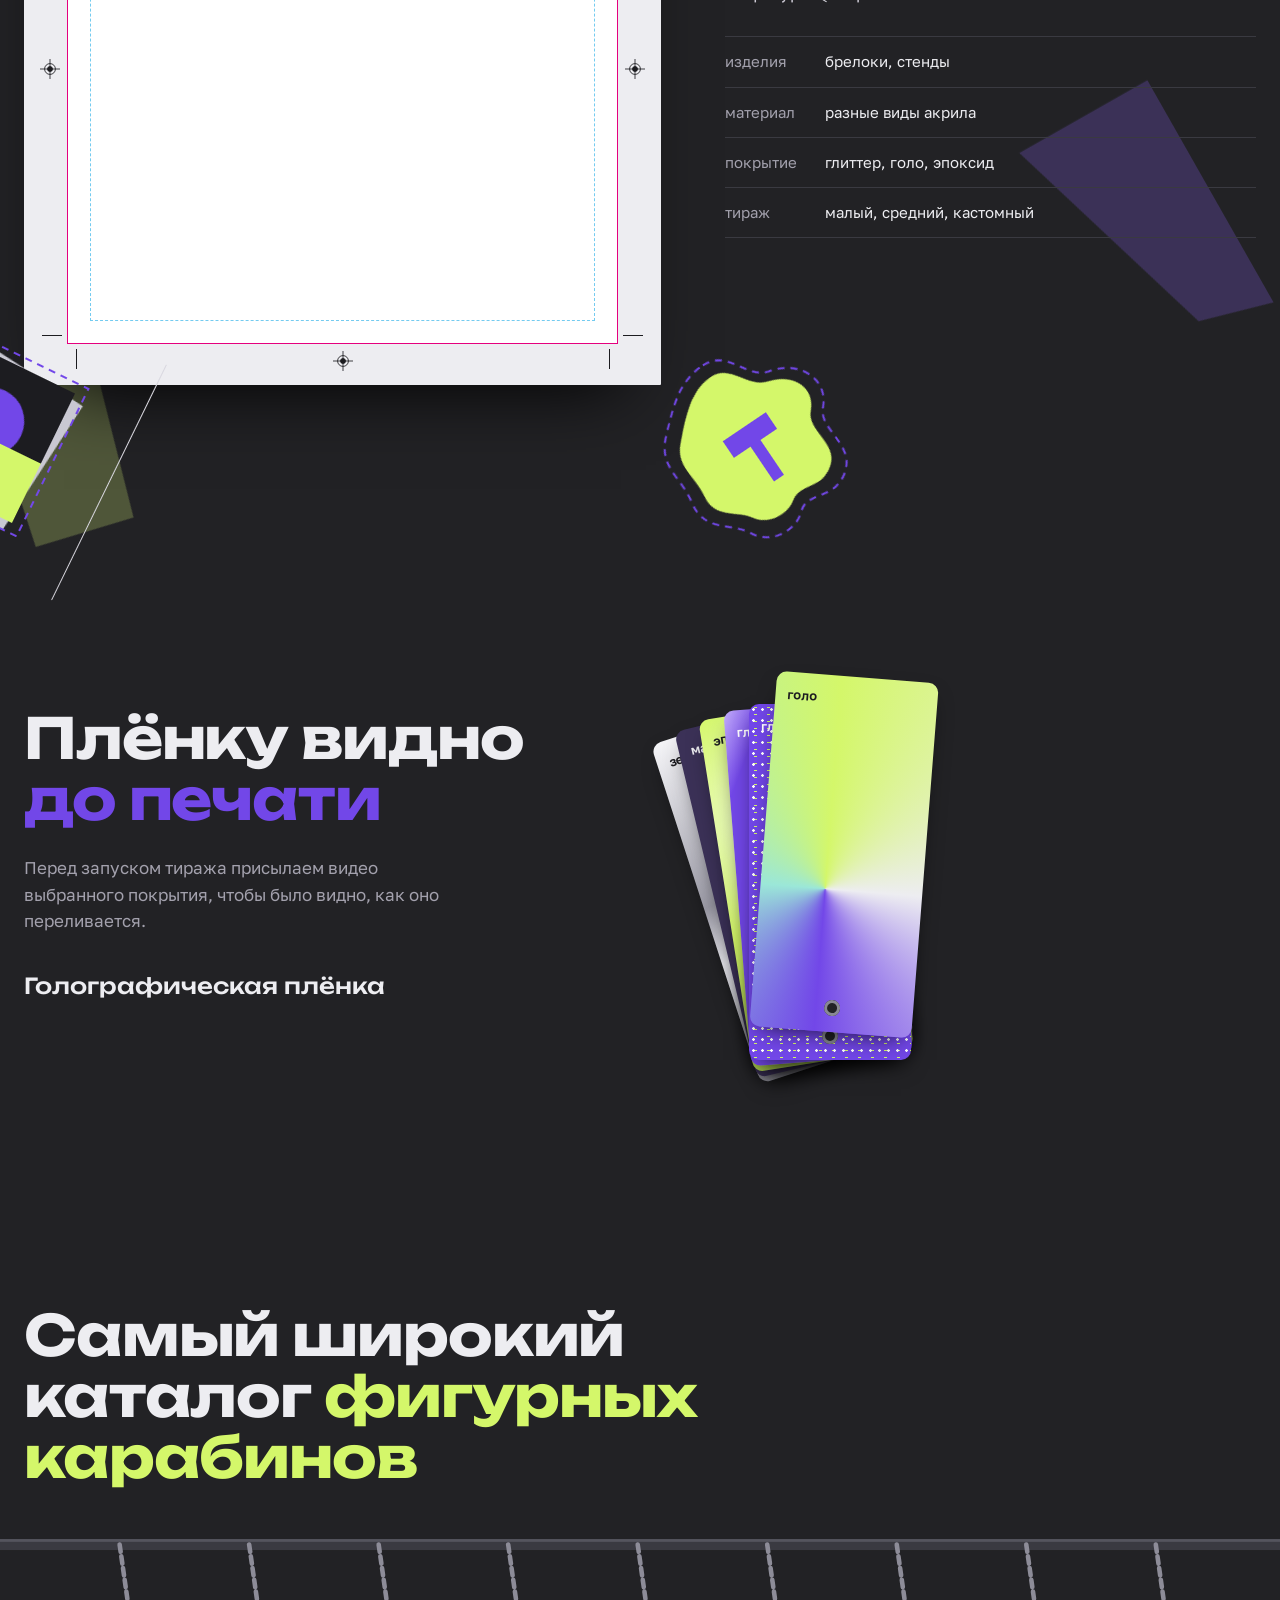
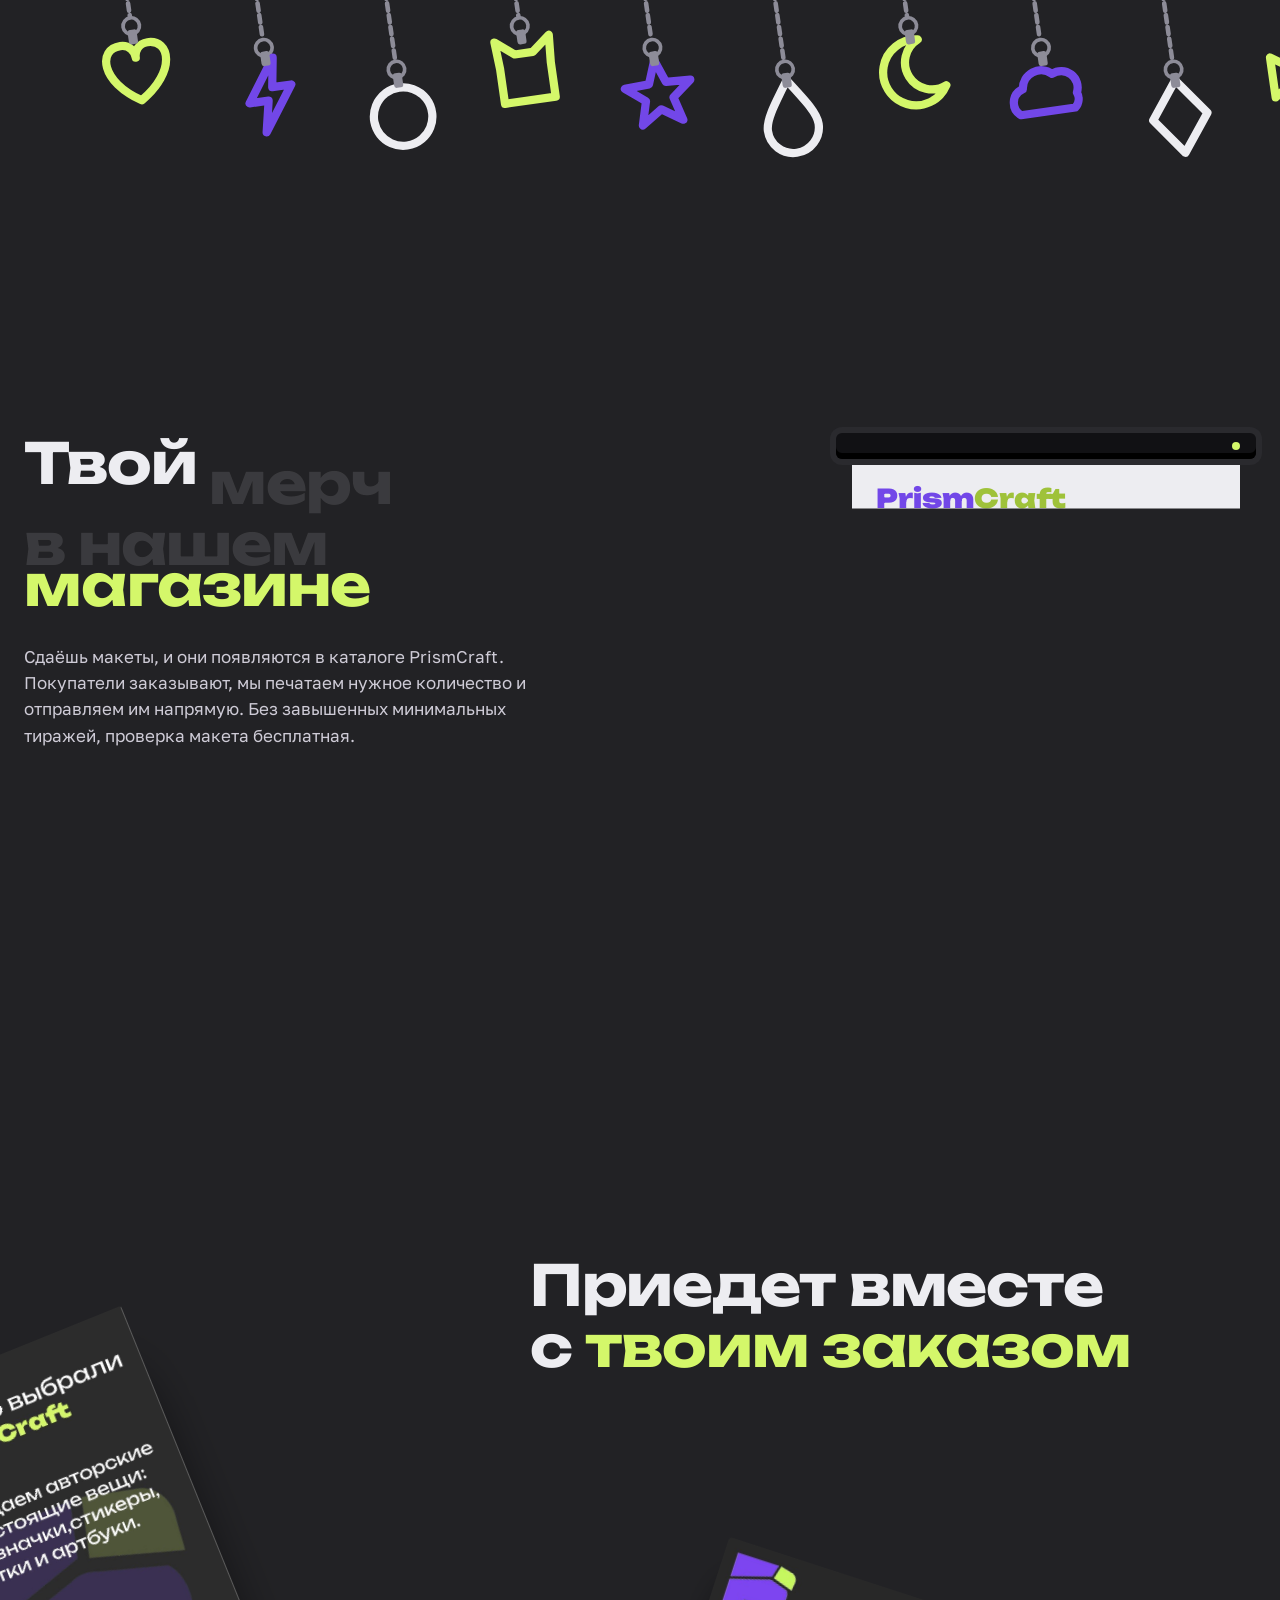
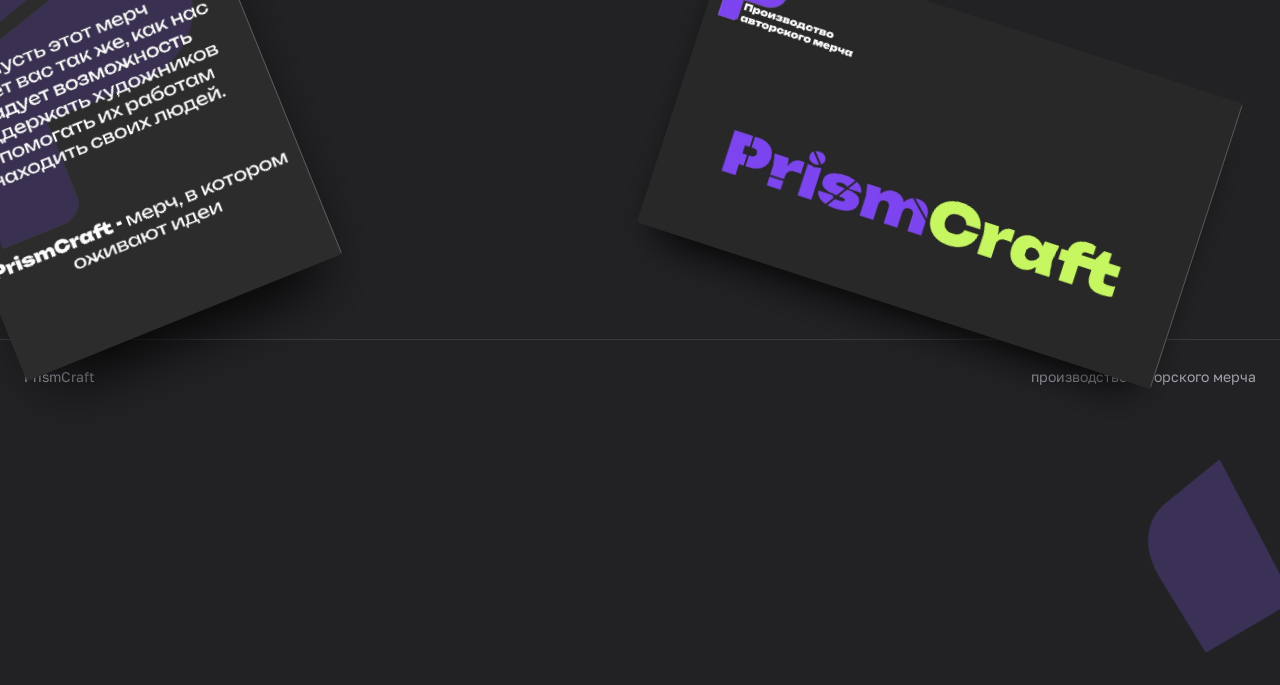
==== commit 6e43fbb2: "PrismCraft: print-sheet marks, remove channels, ticket copy Co-Authored-By: Claude Opus 5.5 <noreply" ====
--- a/prismcraft/index.html
+++ b/prismcraft/index.html
@@ -88,11 +88,27 @@
 .impo h2{font-size:clamp(34px,5vw,72px);max-width:12em;margin-bottom:64px}
 .impo h2 .hl{color:var(--lime)}
 .impo-body{display:grid;grid-template-columns:minmax(0,1.2fr) minmax(0,1fr);gap:64px;align-items:center}
-.sheet{background:var(--paper);color:var(--ink);padding:22px;border-radius:2px;box-shadow:0 40px 70px -40px #000}
-.sheet-grid{display:grid;grid-template-columns:1fr 1fr;border:1px dashed #b8b7c3}
+.sheet{position:relative;background:var(--paper);color:var(--ink);padding:58px 52px 50px;border-radius:1px;box-shadow:0 40px 70px -40px #000,0 2px 0 #d4d3dc inset}
+.trim{position:relative}
+.trim::before{content:"";position:absolute;inset:-9px;border:1px solid #e5007e;pointer-events:none;z-index:2}
+.trim::after{content:"";position:absolute;inset:14px;z-index:2;border:1px dashed #00a0e3;opacity:.55;pointer-events:none}
+.cm{position:absolute;width:0;height:0;pointer-events:none}
+.cm::before,.cm::after{content:"";position:absolute;background:var(--ink)}
+.cm::before{height:1px;width:20px;top:0}.cm::after{width:1px;height:20px;left:0}
+.cm.tl{left:0;top:0}.cm.tl::before{right:14px}.cm.tl::after{bottom:14px}
+.cm.tr{right:0;top:0}.cm.tr::before{left:14px}.cm.tr::after{bottom:14px}
+.cm.bl{left:0;bottom:0}.cm.bl::before{right:14px}.cm.bl::after{top:14px}
+.cm.br{right:0;bottom:0}.cm.br::before{left:14px}.cm.br::after{top:14px}
+.reg{position:absolute;width:20px;height:20px;background:url("data:image/svg+xml,%3Csvg xmlns='http://www.w3.org/2000/svg' viewBox='0 0 24 24' fill='none' stroke='%231c1c20' stroke-width='1'%3E%3Ccircle cx='12' cy='12' r='6.5'/%3E%3Ccircle cx='12' cy='12' r='3' fill='%231c1c20'/%3E%3Cpath d='M12 0v24M0 12h24'/%3E%3C/svg%3E") center/contain no-repeat}
+.reg.t{top:18px;left:50%;margin-left:-10px}.reg.b{bottom:14px;left:50%;margin-left:-10px}
+.reg.l{left:16px;top:50%;margin-top:-10px}.reg.r{right:16px;top:50%;margin-top:-10px}
+.cbar{position:absolute;top:20px;left:74px;display:flex;height:14px}
+.cbar i{width:14px;height:14px}
+.slug{position:absolute;right:74px;top:21px;font:500 10px/1 var(--f-display);letter-spacing:.06em;color:#6d6b79}
+.sheet-grid{position:relative;display:grid;grid-template-columns:1fr 1fr;background:#fff;box-shadow:0 0 0 9px #fff}
 .item{position:relative;background:none;border:0;padding:26px 14px;cursor:pointer;display:flex;justify-content:center;font:inherit;will-change:transform}
-.item:nth-child(odd){border-right:1px dashed #b8b7c3}
-.item:nth-child(-n+2){border-bottom:1px dashed #b8b7c3}
+.item:nth-child(odd){border-right:1px solid #d9d8e0}
+.item:nth-child(-n+2){border-bottom:1px solid #d9d8e0}
 .item svg{width:100%;max-width:200px;height:auto;transition:transform .45s cubic-bezier(.3,.7,.2,1),filter .45s}
 .item .cutline{stroke:var(--violet);stroke-width:2;stroke-dasharray:7 6;fill:none}
 .item:hover svg{transform:translateY(-5px)}
@@ -180,7 +196,7 @@
 @media (max-width:700px){
   .top nav{display:none}
   .lockup{width:min(30vh,58vw)}
-  .sheet{padding:12px}
+  .sheet{padding:46px 30px 40px}.cbar{left:30px;top:16px}.cbar i{width:10px;height:10px}.slug{display:none}.reg.t{top:14px}.reg.l{left:5px}.reg.r{right:5px}.reg.b{bottom:10px}.cm{display:none}
   .item{padding:16px 6px}
   .impo,.films,.order{padding-block:90px}
 }
@@ -241,6 +257,8 @@
     <h2 class="rw">Печатаем то, что <span class="hl">ты нарисовал</span></h2>
     <div class="impo-body">
       <div class="sheet">
+        <i class="reg t"></i><i class="reg b"></i><i class="reg l"></i><i class="reg r"></i><div class="cbar" aria-hidden="true"><i style="background:#00a0e3"></i><i style="background:#e5007e"></i><i style="background:#ffed00"></i><i style="background:#1c1c20"></i><i style="background:#7247e8"></i><i style="background:#d4f76a"></i><i style="background:#9b9aa5"></i><i style="background:#c9c8d1"></i><i style="background:#e7e6ec"></i></div><span class="slug" aria-hidden="true">PRISMCRAFT</span>
+        <div class="trim"><i class="cm tl"></i><i class="cm tr"></i><i class="cm bl"></i><i class="cm br"></i>
         <div class="sheet-grid" id="items">
           <button class="item" data-k="acryl" aria-pressed="true" aria-label="Акрил">
             <svg viewBox="0 0 200 210" aria-hidden="true">
@@ -280,7 +298,7 @@
             </svg>
           </button>
         </div>
-      </div>
+      </div></div>
       <div class="spec" aria-live="polite"><div class="spec-body" id="spec"></div></div>
     </div>
   </div>
@@ -331,7 +349,7 @@
           <div class="ln"><span>работа в каталоге</span><i></i><span>✓</span></div>
           <div class="ln"><span>печать под заказ</span><i></i><span>✓</span></div>
           <div class="ln"><span>отправка покупателю</span><i></i><span>✓</span></div>
-          <div class="tot">Ты рисуешь, остальное делаем мы</div>
+          <div class="tot">Ты рисуешь, остальное делает бренд</div>
           <div class="barcode" aria-hidden="true"></div>
         </div>
       </div>
@@ -349,7 +367,6 @@
           <img class="face front" alt="Визитка PrismCraft, лицевая сторона" src="[data-uri]">
         </div>
       </div>
-      <div class="channels"><b>ВКонтакте</b><span>Telegram</span><span>Twitter</span><span>сайт</span></div>
     </div>
   </div>
 </section>
